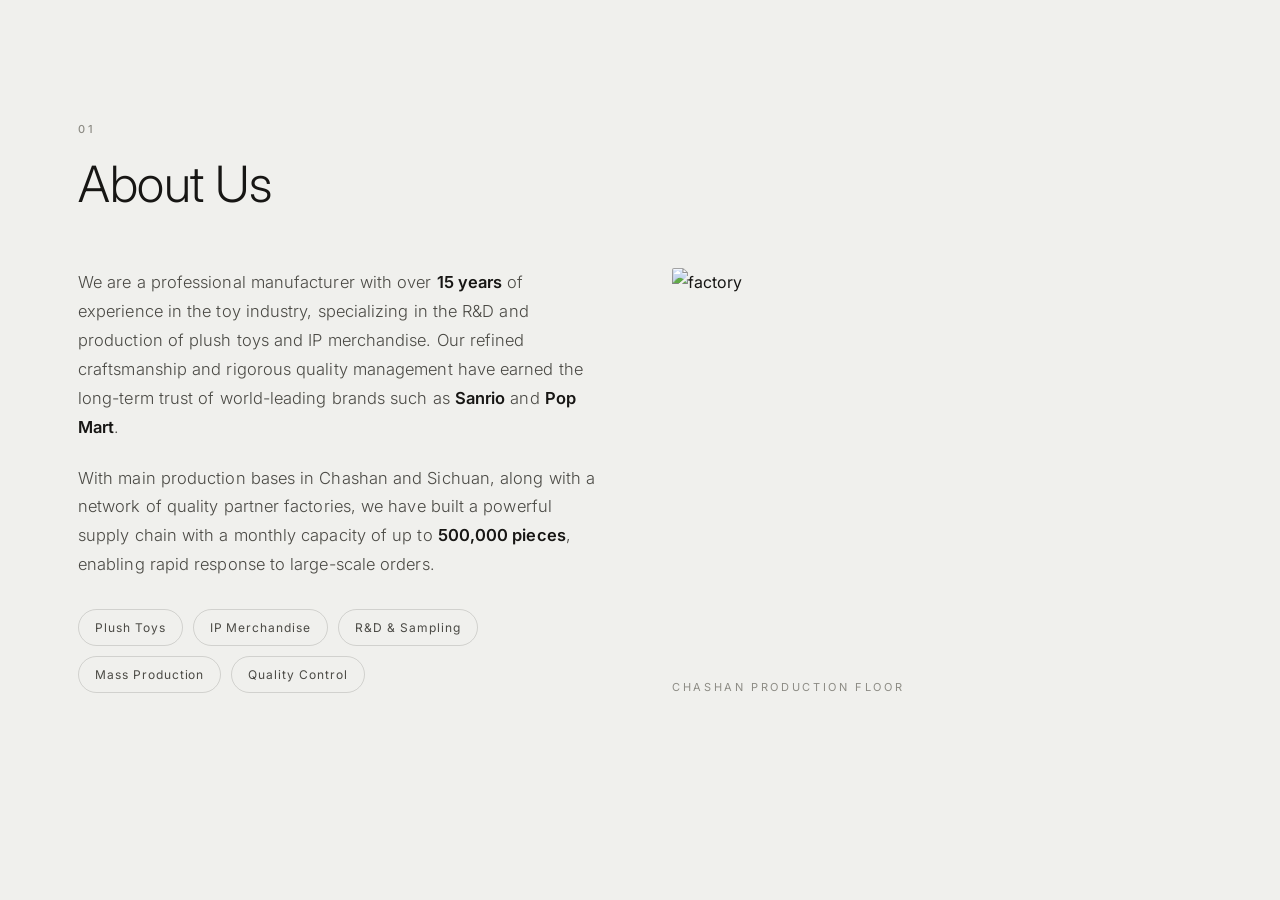
==== about.html @ 464ef5de "Prepare inquiry form for Formspree" ====
<!DOCTYPE html>
<html lang="zh-CN">
<head>
  <meta charset="UTF-8" />
  <meta name="viewport" content="width=device-width, initial-scale=1.0" />
  <title>关于我们 · 东莞简依玩具有限公司</title>
  <link rel="icon" href="assets/img/logo.svg" />
  <link rel="preconnect" href="https://fonts.googleapis.com" />
  <link rel="preconnect" href="https://fonts.gstatic.com" crossorigin />
  <link href="https://fonts.googleapis.com/css2?family=Inter:wght@300;400;500;600;700&family=Noto+Sans+SC:wght@300;400;500;700&family=Noto+Sans+JP:wght@300;400;500;700&display=swap" rel="stylesheet" />
  <link rel="stylesheet" href="styles.css?v=14" />
</head>
<body data-page="about">
  <div id="app-header"></div>

  <main>
    <section id="about" class="section">
      <div class="container">
        <p class="section-index">01</p>
        <h2 class="section-title" data-i18n="about.title">关于我们</h2>
        <div class="about-grid">
          <div class="about-text">
            <p data-i18n-html="about.p1">本公司是一家深耕玩具制造行业超过 <strong>15 年</strong>的专业厂商，专注于毛绒公仔、IP 周边产品的研发与生产。凭借精湛的工艺与严格的品质管理体系，赢得 <strong>Sanrio</strong>、<strong>Pop Mart</strong> 等全球顶级品牌的长期信任。</p>
            <p data-i18n-html="about.p2">在茶山与四川设有主要生产基地，并与多家优质协作工厂稳定合作，形成强大供应链网络，月产能高达 <strong>50 万件</strong>，可快速响应大规模订单。</p>
            <ul class="tag-list">
              <li data-i18n="about.tag1">毛绒公仔</li><li data-i18n="about.tag2">IP 周边</li><li data-i18n="about.tag3">研发打样</li><li data-i18n="about.tag4">大规模量产</li><li data-i18n="about.tag5">品质管控</li>
            </ul>
          </div>
          <figure class="about-photo">
            <img src="assets/img/image6.jpeg" alt="factory" loading="lazy" />
            <figcaption data-i18n="about.caption">茶山生产车间实景</figcaption>
          </figure>
        </div>
      </div>
    </section>
  </main>

  <div id="app-footer"></div>
  <script src="i18n.js?v=14"></script>
  <script src="layout.js?v=14"></script>
  <script src="script.js?v=14"></script>
</body>
</html>
---- styles.css ----
/* ============================================================
   JANE TOYS — Cool Minimal (light grey / black / restrained)
   monochrome · hairlines · generous whitespace · sans-serif
   ============================================================ */

:root{
  --paper:#f0f0ed;      /* cool off-white */
  --paper-2:#e8e8e4;
  --surface:#f7f7f5;    /* card surface */
  --ink:#171614;        /* near-black */
  --ink-2:#4b4a45;
  --mute:#8d8c85;
  --line:rgba(23,22,20,.14);
  --line-2:rgba(23,22,20,.08);
  --accent:#171614;     /* monochrome accent = ink */
  --radius:2px;
  --maxw:1220px;
  --ff:"Inter","Noto Sans SC","Noto Sans JP",-apple-system,sans-serif;
}
:root[data-theme="dark"]{
  --paper:#121211;
  --paper-2:#1a1a18;
  --surface:#1a1a18;
  --ink:#f1efe9;
  --ink-2:#c3c1ba;
  --mute:#87857e;
  --line:rgba(241,239,233,.16);
  --line-2:rgba(241,239,233,.08);
  --accent:#f1efe9;
}

*{box-sizing:border-box;margin:0;padding:0}
html{scroll-behavior:smooth}
body{
  background:var(--paper);
  color:var(--ink);
  font-family:var(--ff);
  font-weight:400;
  line-height:1.75;
  -webkit-font-smoothing:antialiased;
  letter-spacing:.005em;
}
img{max-width:100%;display:block}
a{color:inherit;text-decoration:none}
.container{max-width:var(--maxw);margin:0 auto;padding:0 48px}
@media(max-width:640px){.container{padding:0 26px}}

/* ---------- shared type ---------- */
.eyebrow,.section-index,.card-tag,.explore-more,.stat-label,.p-en{
  font-weight:500;text-transform:uppercase;letter-spacing:.26em;font-size:11px;color:var(--mute);
}
.section-title{
  font-weight:300;font-size:clamp(30px,4vw,50px);line-height:1.1;letter-spacing:-.01em;
}
.section-lead{max-width:620px;color:var(--ink-2);font-weight:300;font-size:17px;margin-top:18px}

/* ---------- buttons ---------- */
.btn{
  display:inline-block;font-family:var(--ff);font-weight:500;font-size:12.5px;
  text-transform:uppercase;letter-spacing:.18em;padding:14px 30px;border-radius:var(--radius);
  border:1px solid var(--ink);cursor:pointer;transition:.25s ease;
}
.btn-primary{background:var(--ink);color:var(--paper)}
.btn-primary:hover{background:transparent;color:var(--ink)}
.btn-ghost{background:transparent;color:var(--ink)}
.btn-ghost:hover{background:var(--ink);color:var(--paper)}

/* ============================================================
   HEADER
   ============================================================ */
.site-header{
  position:sticky;top:0;z-index:50;background:color-mix(in srgb,var(--paper) 88%, transparent);
  backdrop-filter:blur(14px);-webkit-backdrop-filter:blur(14px);
  border-bottom:1px solid var(--line);
}
.nav{display:flex;align-items:center;justify-content:space-between;height:74px}
.brand{display:flex;align-items:center;gap:12px}
.brand-logo{width:38px;height:38px;object-fit:contain}
.brand-name{display:flex;flex-direction:column;line-height:1.1;font-weight:600;font-size:17px;letter-spacing:.02em}
.brand-name small{font-weight:400;font-size:9px;letter-spacing:.34em;color:var(--mute);text-transform:uppercase;margin-top:3px}

.nav-links{list-style:none;display:flex;align-items:center;gap:30px}
.nav-links > li > a{
  font-weight:400;font-size:13px;letter-spacing:.06em;color:var(--ink-2);padding:6px 0;position:relative;transition:color .2s;
}
.nav-links > li > a:hover{color:var(--ink)}
.nav-links > li > a.active{color:var(--ink)}
.nav-links > li > a.active::after{
  content:"";position:absolute;left:0;right:0;bottom:-2px;height:1px;background:var(--ink);
}
.nav-controls{display:flex;align-items:center;gap:16px;margin-left:6px}
.lang-switch{display:flex;gap:2px;border:1px solid var(--line);border-radius:999px;padding:3px}
.lang-btn{
  border:none;background:transparent;color:var(--mute);font-family:var(--ff);font-size:12px;font-weight:500;
  padding:5px 11px;border-radius:999px;cursor:pointer;letter-spacing:.04em;transition:.2s;
}
.lang-btn.active{background:var(--ink);color:var(--paper)}
.theme-toggle{
  border:1px solid var(--line);background:transparent;width:34px;height:34px;border-radius:50%;
  cursor:pointer;font-size:14px;line-height:1;display:flex;align-items:center;justify-content:center;
}
.nav-toggle{display:none;flex-direction:column;gap:5px;background:none;border:none;cursor:pointer;padding:8px}
.nav-toggle span{width:24px;height:1.5px;background:var(--ink);transition:.25s}

@media(max-width:900px){
  .nav-toggle{display:flex}
  .nav-links{
    position:absolute;top:74px;left:0;right:0;background:var(--paper);border-bottom:1px solid var(--line);
    flex-direction:column;align-items:flex-start;gap:0;padding:12px 26px 22px;
    max-height:0;overflow:hidden;transition:max-height .35s ease;
  }
  .nav-links.open{max-height:560px}
  .nav-links > li{width:100%}
  .nav-links > li > a{display:block;padding:13px 0;font-size:15px;border-bottom:1px solid var(--line-2)}
  .nav-controls{padding-top:16px}
}

/* ============================================================
   HERO
   ============================================================ */
.hero{border-bottom:1px solid var(--line)}
.hero-inner{display:grid;grid-template-columns:1.35fr .65fr;gap:60px;align-items:center;
  padding:clamp(60px,11vw,130px) 0}
.eyebrow{display:block;margin-bottom:26px}
.hero-title{font-weight:300;font-size:clamp(38px,6vw,78px);line-height:1.04;letter-spacing:-.02em}
.hero-title .accent{color:var(--mute);font-weight:300}
.hero-slogan{margin-top:26px;font-weight:400;font-size:15px;letter-spacing:.22em;text-transform:uppercase;color:var(--ink-2)}
.hero-sub{margin-top:22px;max-width:540px;color:var(--ink-2);font-weight:300;font-size:16.5px}
.hero-actions{display:flex;gap:14px;margin-top:40px;flex-wrap:wrap}
.hero-logo{display:flex;justify-content:center;align-items:center}
.hero-logo img{width:min(230px,68%);height:auto;object-fit:contain}
@media(max-width:820px){
  .hero-inner{grid-template-columns:1fr;gap:36px}
  .hero-logo{order:-1;justify-content:flex-start}
  .hero-logo img{width:130px}
}

/* ============================================================
   STATS
   ============================================================ */
.stats-bar{border-bottom:1px solid var(--line)}
.stats-grid{display:grid;grid-template-columns:repeat(4,1fr)}
.stat{padding:52px 30px;text-align:center;border-right:1px solid var(--line)}
.stat:last-child{border-right:none}
.stat-num{display:block;font-weight:300;font-size:clamp(34px,4vw,52px);letter-spacing:-.01em;line-height:1}
.stat-num small{font-size:.42em;font-weight:400;color:var(--mute);margin-left:2px;letter-spacing:0}
.stat-label{display:block;margin-top:14px}
@media(max-width:720px){
  .stats-grid{grid-template-columns:1fr 1fr}
  .stat{border-bottom:1px solid var(--line)}
  .stat:nth-child(2){border-right:none}
}

/* ============================================================
   SECTION scaffold
   ============================================================ */
.section{padding:clamp(70px,10vw,120px) 0}
.section-index{display:block;margin-bottom:18px}
.subsection-title{font-weight:300;font-size:26px;margin:80px 0 30px;letter-spacing:-.01em}

/* ============================================================
   CARDS (generic / explore / bases / quality / terms)
   ============================================================ */
.cards{display:grid;grid-template-columns:repeat(3,1fr);gap:0;margin-top:56px;
  border-top:1px solid var(--line);border-left:1px solid var(--line)}
.card{
  background:transparent;border-right:1px solid var(--line);border-bottom:1px solid var(--line);
  transition:background .25s ease;
}
.card:hover{background:var(--surface)}
.card-body{padding:40px 34px}
.card-body h3{font-weight:500;font-size:20px;letter-spacing:-.005em}
.card-body p{color:var(--ink-2);font-weight:300;font-size:14.5px;margin-top:12px}
.card-tag{display:block;margin-bottom:16px}
.scale{color:var(--mute)!important;font-weight:400!important;font-size:12.5px!important;
  letter-spacing:.04em;margin-top:6px!important}

/* explore cards (home) */
.explore-card{display:block}
.explore-more{display:inline-block;margin-top:22px;color:var(--ink)}

@media(max-width:900px){.cards{grid-template-columns:1fr 1fr}}
@media(max-width:600px){.cards{grid-template-columns:1fr}}

/* ============================================================
   ABOUT
   ============================================================ */
.about-grid{display:grid;grid-template-columns:1fr 1fr;gap:64px;margin-top:56px;align-items:start}
.about-text p{color:var(--ink-2);font-weight:300;font-size:16.5px;margin-bottom:22px}
.about-text strong{font-weight:600;color:var(--ink)}
.tag-list{list-style:none;display:flex;flex-wrap:wrap;gap:10px;margin-top:30px}
.tag-list li{
  font-size:12px;letter-spacing:.08em;color:var(--ink-2);
  border:1px solid var(--line);border-radius:999px;padding:7px 16px;
}
.about-photo{margin:0}
.about-photo img{width:100%;aspect-ratio:4/3;object-fit:cover;border-radius:var(--radius);filter:grayscale(.15)}
.about-photo figcaption{margin-top:12px;font-size:11px;letter-spacing:.24em;text-transform:uppercase;color:var(--mute)}
@media(max-width:820px){.about-grid{grid-template-columns:1fr;gap:36px}}

/* ============================================================
   GALLERY
   ============================================================ */
.gallery{display:grid;grid-template-columns:repeat(4,1fr);gap:4px}
.gallery figure{margin:0;position:relative;overflow:hidden;aspect-ratio:4/5;background:var(--paper-2)}
.gallery img{width:100%;height:100%;object-fit:cover;filter:grayscale(.2);transition:transform 1s ease,filter .5s ease}
.gallery figure:hover img{transform:scale(1.05);filter:grayscale(0)}
.gallery figcaption{
  position:absolute;left:16px;bottom:14px;color:#fff;z-index:2;
  font-size:11px;letter-spacing:.14em;text-transform:uppercase;font-weight:500;
}
.gallery figure::after{content:"";position:absolute;inset:0;background:linear-gradient(180deg,transparent 55%,rgba(0,0,0,.5))}
@media(max-width:820px){.gallery{grid-template-columns:1fr 1fr}}

/* ============================================================
   PROCESS — editorial numbered flow
   ============================================================ */
.process-flow{
  list-style:none;display:grid;grid-template-columns:repeat(7,1fr);
  margin-top:64px;border-top:1px solid var(--ink);
}
.process-flow li{
  position:relative;padding:30px 16px 40px;border-right:1px solid var(--line);
}
.process-flow li:last-child{border-right:none}
.process-flow li::before{
  content:"";position:absolute;top:-4px;left:0;width:7px;height:7px;border-radius:50%;background:var(--ink);
}
.step-no{display:block;font-weight:200;font-size:40px;letter-spacing:.01em;color:var(--ink)}
.step-name{display:block;margin-top:26px;font-weight:500;font-size:15px;letter-spacing:.01em}
@media(max-width:900px){
  .process-flow{grid-template-columns:1fr 1fr}
  .process-flow li{border-right:none;border-bottom:1px solid var(--line)}
  .process-flow li:nth-child(odd){border-right:1px solid var(--line)}
}
@media(max-width:520px){.process-flow{grid-template-columns:1fr}.process-flow li:nth-child(odd){border-right:none}}

/* ============================================================
   PRODUCTS
   ============================================================ */
.product-grid{display:grid;grid-template-columns:repeat(4,1fr);gap:4px;margin-top:56px}
.product{margin:0}
.product-img{position:relative;overflow:hidden;aspect-ratio:3/4;background:var(--paper-2)}
.product-img img{width:100%;height:100%;object-fit:cover;filter:grayscale(.12);transition:transform 1s ease,filter .5s}
.product:hover .product-img img{transform:scale(1.05);filter:grayscale(0)}
.product figcaption{padding:16px 2px 0;display:flex;flex-direction:column;gap:4px}
.p-cn{font-weight:500;font-size:15px}
.p-en{color:var(--mute)}
@media(max-width:820px){.product-grid{grid-template-columns:1fr 1fr}}

/* ============================================================
   BRANDS
   ============================================================ */
.brand-grid{display:grid;grid-template-columns:1fr 1fr;gap:0;margin-top:56px;
  border-top:1px solid var(--line);border-left:1px solid var(--line)}
.brand-card{border-right:1px solid var(--line);border-bottom:1px solid var(--line);padding:46px 40px}
.brand-name-lg{font-weight:400;font-size:30px;letter-spacing:-.01em}
.brand-name-lg span{color:var(--mute);font-size:.6em;margin-left:10px;letter-spacing:.02em}
.brand-info{margin-top:30px;display:grid;gap:0}
.brand-info > div{display:grid;grid-template-columns:130px 1fr;gap:20px;padding:16px 0;border-top:1px solid var(--line-2)}
.brand-info dt{font-size:11px;letter-spacing:.2em;text-transform:uppercase;color:var(--mute);font-weight:500}
.brand-info dd{color:var(--ink-2);font-weight:300;font-size:14.5px}
@media(max-width:760px){.brand-grid{grid-template-columns:1fr}}

/* ============================================================
   BUSINESS FLOW (contact)
   ============================================================ */
.biz-flow{list-style:none;margin-top:56px;border-top:1px solid var(--line)}
.biz-flow li{display:grid;grid-template-columns:90px 1fr;gap:30px;align-items:start;
  padding:34px 0;border-bottom:1px solid var(--line)}
.biz-no{font-weight:200;font-size:44px;line-height:1;color:var(--ink)}
.biz-body h3{font-weight:500;font-size:19px}
.biz-body p{color:var(--ink-2);font-weight:300;font-size:15px;margin-top:8px;max-width:640px}
@media(max-width:560px){.biz-flow li{grid-template-columns:60px 1fr;gap:18px}.biz-no{font-size:32px}}

/* terms cards reuse .cards/.card */
.term-value{color:var(--ink)!important;font-weight:400!important;font-size:15px!important;margin-top:10px!important}

/* ============================================================
   INQUIRY FORM
   ============================================================ */
.glass{background:transparent}
.inquiry-form{margin-top:48px;border-top:1px solid var(--line);padding-top:40px}
.form-grid{display:grid;grid-template-columns:1fr 1fr;gap:30px 40px}
.inquiry-form label{display:flex;flex-direction:column;gap:10px}
.inquiry-form label span{font-size:11px;letter-spacing:.2em;text-transform:uppercase;color:var(--mute);font-weight:500}
.inquiry-form input,.inquiry-form textarea{
  font-family:var(--ff);font-size:15px;color:var(--ink);background:transparent;
  border:none;border-bottom:1px solid var(--line);padding:8px 0;transition:border-color .25s;resize:vertical;
}
.inquiry-form input:focus,.inquiry-form textarea:focus{outline:none;border-color:var(--ink)}
.form-wide{grid-column:1/-1}
.inquiry-form button{margin-top:36px}
.form-status{min-height:20px;margin-top:16px;font-size:13px;font-weight:400}
.form-status[data-status="success"]{color:#27724a}
.form-status[data-status="error"]{color:#b13a2f}
.form-note{margin-top:18px;font-size:12.5px;color:var(--mute);font-weight:300}
@media(max-width:640px){.form-grid{grid-template-columns:1fr}}

/* ============================================================
   FAQ
   ============================================================ */
.faq-list{margin-top:48px;border-top:1px solid var(--line)}
.faq-item{border-bottom:1px solid var(--line)}
.faq-item summary{
  list-style:none;cursor:pointer;padding:26px 40px 26px 0;position:relative;
  font-weight:500;font-size:17px;
}
.faq-item summary::-webkit-details-marker{display:none}
.faq-item summary::after{content:"+";position:absolute;right:4px;top:24px;font-weight:300;font-size:22px;color:var(--mute);transition:transform .25s}
.faq-item[open] summary::after{content:"\2013"}
.faq-item p{padding:0 40px 28px 0;color:var(--ink-2);font-weight:300;font-size:15px;margin-top:-6px}

/* ============================================================
   CTA
   ============================================================ */
.cta{background:var(--ink);color:var(--paper);padding:clamp(70px,10vw,120px) 0}
.cta-inner{text-align:center;max-width:820px;margin:0 auto}
.cta-title{font-weight:300;font-size:clamp(28px,4vw,46px);letter-spacing:-.01em;color:var(--paper)}
.cta-sub{margin:24px auto 0;color:color-mix(in srgb,var(--paper) 72%,transparent);font-weight:300;font-size:16px;max-width:640px}
.cta .hero-actions{justify-content:center;margin-top:40px}

/* contact CTA cards (contact page bottom) */
.contact-cards{display:flex;justify-content:center;margin-top:44px}
.contact-cards-single{max-width:460px;margin-inline:auto}
.contact-card{
  border:1px solid color-mix(in srgb,var(--paper) 30%,transparent);border-radius:var(--radius);
  padding:40px 44px;text-align:center;width:100%;
}
.contact-card h3{font-weight:500;font-size:14px;letter-spacing:.18em;text-transform:uppercase;color:color-mix(in srgb,var(--paper) 70%,transparent)}
.contact-email{margin:16px 0 14px}
.contact-email a{font-weight:300;font-size:20px;letter-spacing:.02em;color:var(--paper);
  border-bottom:1px solid color-mix(in srgb,var(--paper) 40%,transparent);padding-bottom:4px}
.contact-tag{font-size:11px;letter-spacing:.18em;text-transform:uppercase;color:color-mix(in srgb,var(--paper) 55%,transparent)}

/* ============================================================
   FOOTER
   ============================================================ */
.site-footer{border-top:1px solid var(--line);padding:56px 0}
.footer-inner{display:flex;align-items:center;justify-content:space-between;gap:24px;flex-wrap:wrap}
.footer-brand{display:flex;align-items:center;gap:14px;font-weight:500;font-size:15px}
.footer-logo{width:30px;height:30px;object-fit:contain}
.footer-copy{font-size:11.5px;letter-spacing:.14em;text-transform:uppercase;color:var(--mute)}

/* ============================================================
   LOGO — dark theme adapts monochrome emblem
   ============================================================ */
:root[data-theme="dark"] .brand-logo,
:root[data-theme="dark"] .footer-logo,
:root[data-theme="dark"] .hero-logo img{filter:invert(1)}

/* ============================================================
   INTRO logo animation (home) — calm, minimal
   ============================================================ */
.intro-overlay{position:fixed;inset:0;z-index:9999;display:grid;place-items:center;pointer-events:none}
.intro-overlay.fade{opacity:0;transition:opacity .5s ease}
.intro-logo{width:min(230px,46vw);height:auto;will-change:transform,opacity}
:root[data-theme="dark"] .intro-logo{filter:invert(1)}
@media(prefers-reduced-motion:reduce){.intro-overlay{display:none}}
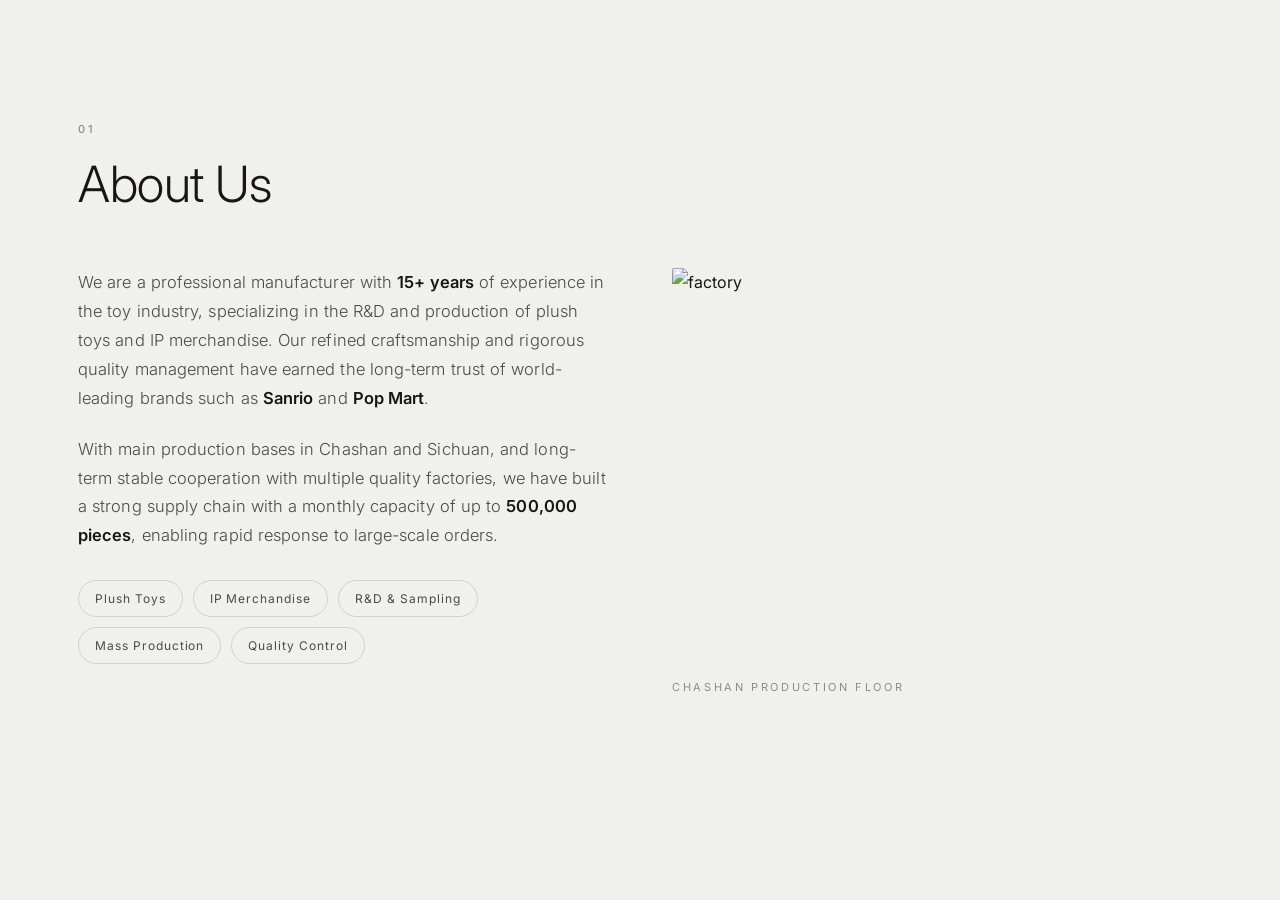
==== commit bccd7d4e: "Apply multilingual copy corrections" ====
--- a/about.html
+++ b/about.html
@@ -8,7 +8,7 @@
   <link rel="preconnect" href="https://fonts.googleapis.com" />
   <link rel="preconnect" href="https://fonts.gstatic.com" crossorigin />
   <link href="https://fonts.googleapis.com/css2?family=Inter:wght@300;400;500;600;700&family=Noto+Sans+SC:wght@300;400;500;700&family=Noto+Sans+JP:wght@300;400;500;700&display=swap" rel="stylesheet" />
-  <link rel="stylesheet" href="styles.css?v=14" />
+  <link rel="stylesheet" href="styles.css?v=16" />
 </head>
 <body data-page="about">
   <div id="app-header"></div>
@@ -20,8 +20,8 @@
         <h2 class="section-title" data-i18n="about.title">关于我们</h2>
         <div class="about-grid">
           <div class="about-text">
-            <p data-i18n-html="about.p1">本公司是一家深耕玩具制造行业超过 <strong>15 年</strong>的专业厂商，专注于毛绒公仔、IP 周边产品的研发与生产。凭借精湛的工艺与严格的品质管理体系，赢得 <strong>Sanrio</strong>、<strong>Pop Mart</strong> 等全球顶级品牌的长期信任。</p>
-            <p data-i18n-html="about.p2">在茶山与四川设有主要生产基地，并与多家优质协作工厂稳定合作，形成强大供应链网络，月产能高达 <strong>50 万件</strong>，可快速响应大规模订单。</p>
+            <p data-i18n-html="about.p1">本公司是一家深耕玩具制造行业 <strong>15 余载</strong>的专业厂商，专注于毛绒公仔、IP 周边产品的研发与生产。凭借精湛的工艺与严格的品质管理体系，赢得 <strong>Sanrio</strong>、<strong>Pop Mart</strong> 等全球顶级品牌的长期信任。</p>
+            <p data-i18n-html="about.p2">本公司在茶山与四川设有主要生产基地，并与多家优质工厂有着长期稳定的合作，形成强大供应链，月产能高达 <strong>50 万件</strong>，可快速响应大规模订单。</p>
             <ul class="tag-list">
               <li data-i18n="about.tag1">毛绒公仔</li><li data-i18n="about.tag2">IP 周边</li><li data-i18n="about.tag3">研发打样</li><li data-i18n="about.tag4">大规模量产</li><li data-i18n="about.tag5">品质管控</li>
             </ul>
@@ -36,8 +36,8 @@
   </main>
 
   <div id="app-footer"></div>
-  <script src="i18n.js?v=14"></script>
-  <script src="layout.js?v=14"></script>
-  <script src="script.js?v=14"></script>
+  <script src="i18n.js?v=16"></script>
+  <script src="layout.js?v=16"></script>
+  <script src="script.js?v=16"></script>
 </body>
 </html>
